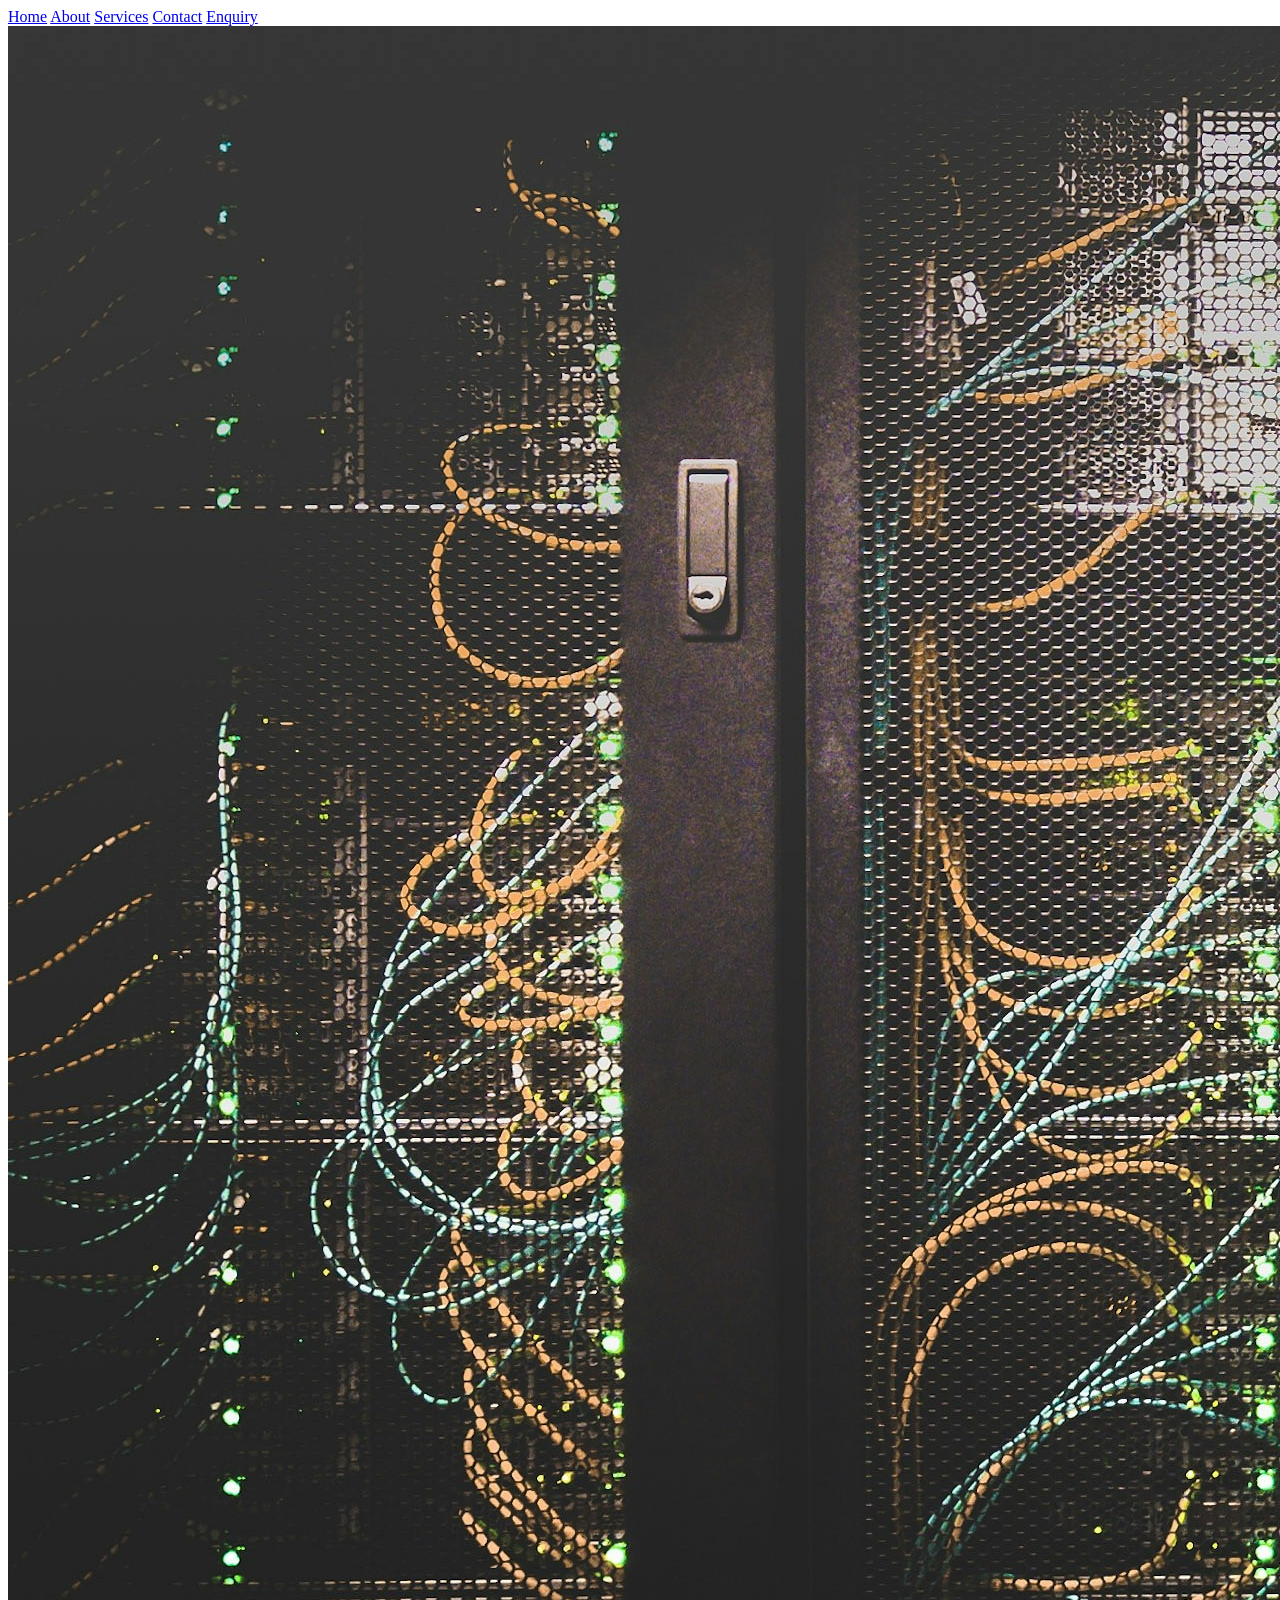
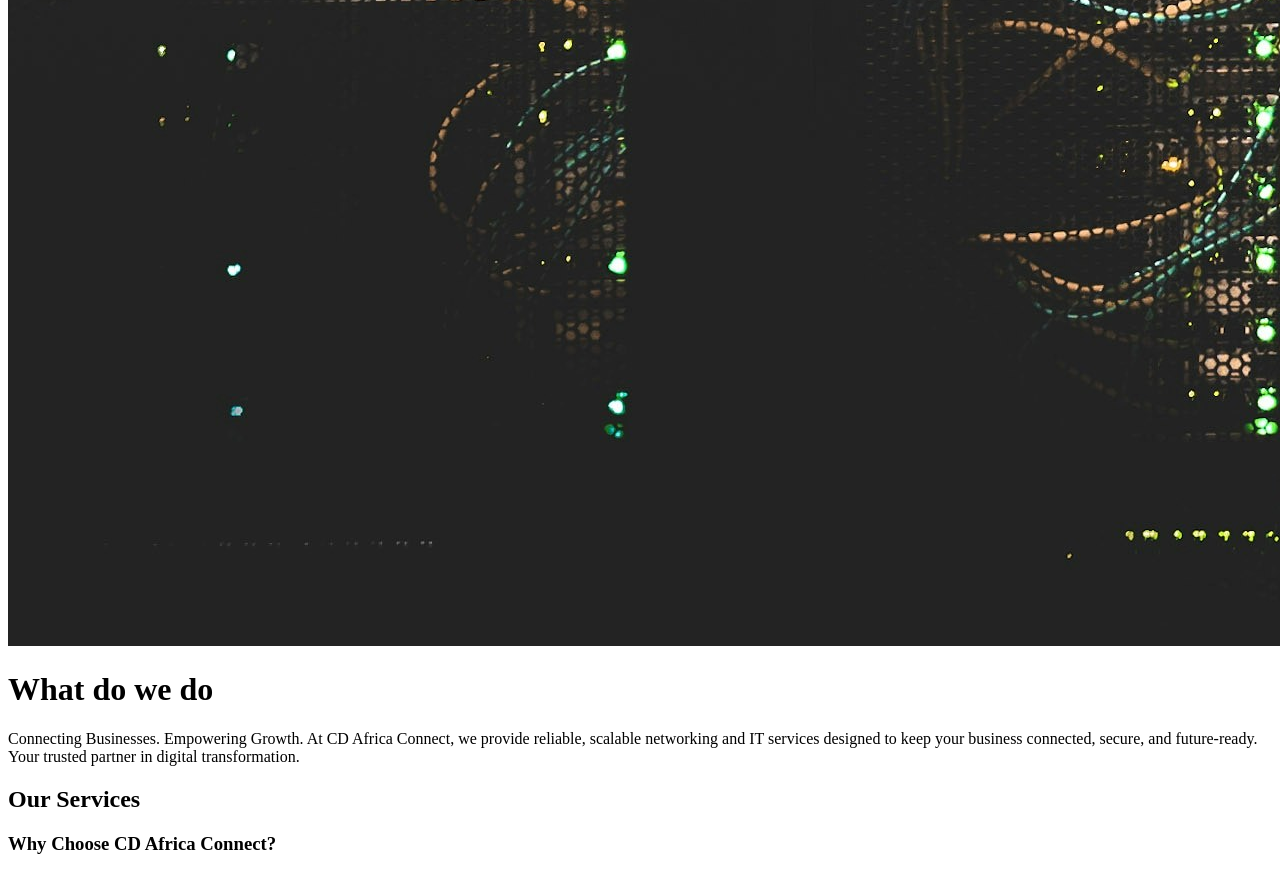
==== index.html @ 7420c032 "Initial commit" ====
<!DOCTYPE html>
<html lang="en">
<head>
    <meta charset="UTF-8">
    <meta name="viewport" content="width=device-width, initial-scale=1.0">
    <title>Home | CD AfricaConnect</title>
</head>
<body>
    <a href="index.html">Home</a>
    <a href="about.html">About</a>
    <a href="services.html">Services</a>
    <a href="contact.html">Contact</a>
    <a href="enquiry.html">Enquiry</a>

    <img src="images/networkcabinet.jpg">



   <h1>What do we do</h1 >
    <p>Connecting Businesses. Empowering Growth.

At CD Africa Connect, we provide reliable, scalable networking and IT services designed to keep your business connected, secure, and future-ready.

Your trusted partner in digital transformation.</p>

    <h2>Our Services</h2>
    <h3>Why Choose CD Africa Connect?</h3>
    <h4></h4>
    <h5></h5>
    <p>
    </p>
    <p></p>
    <p></p>
    <p></p>
</body>
</html>
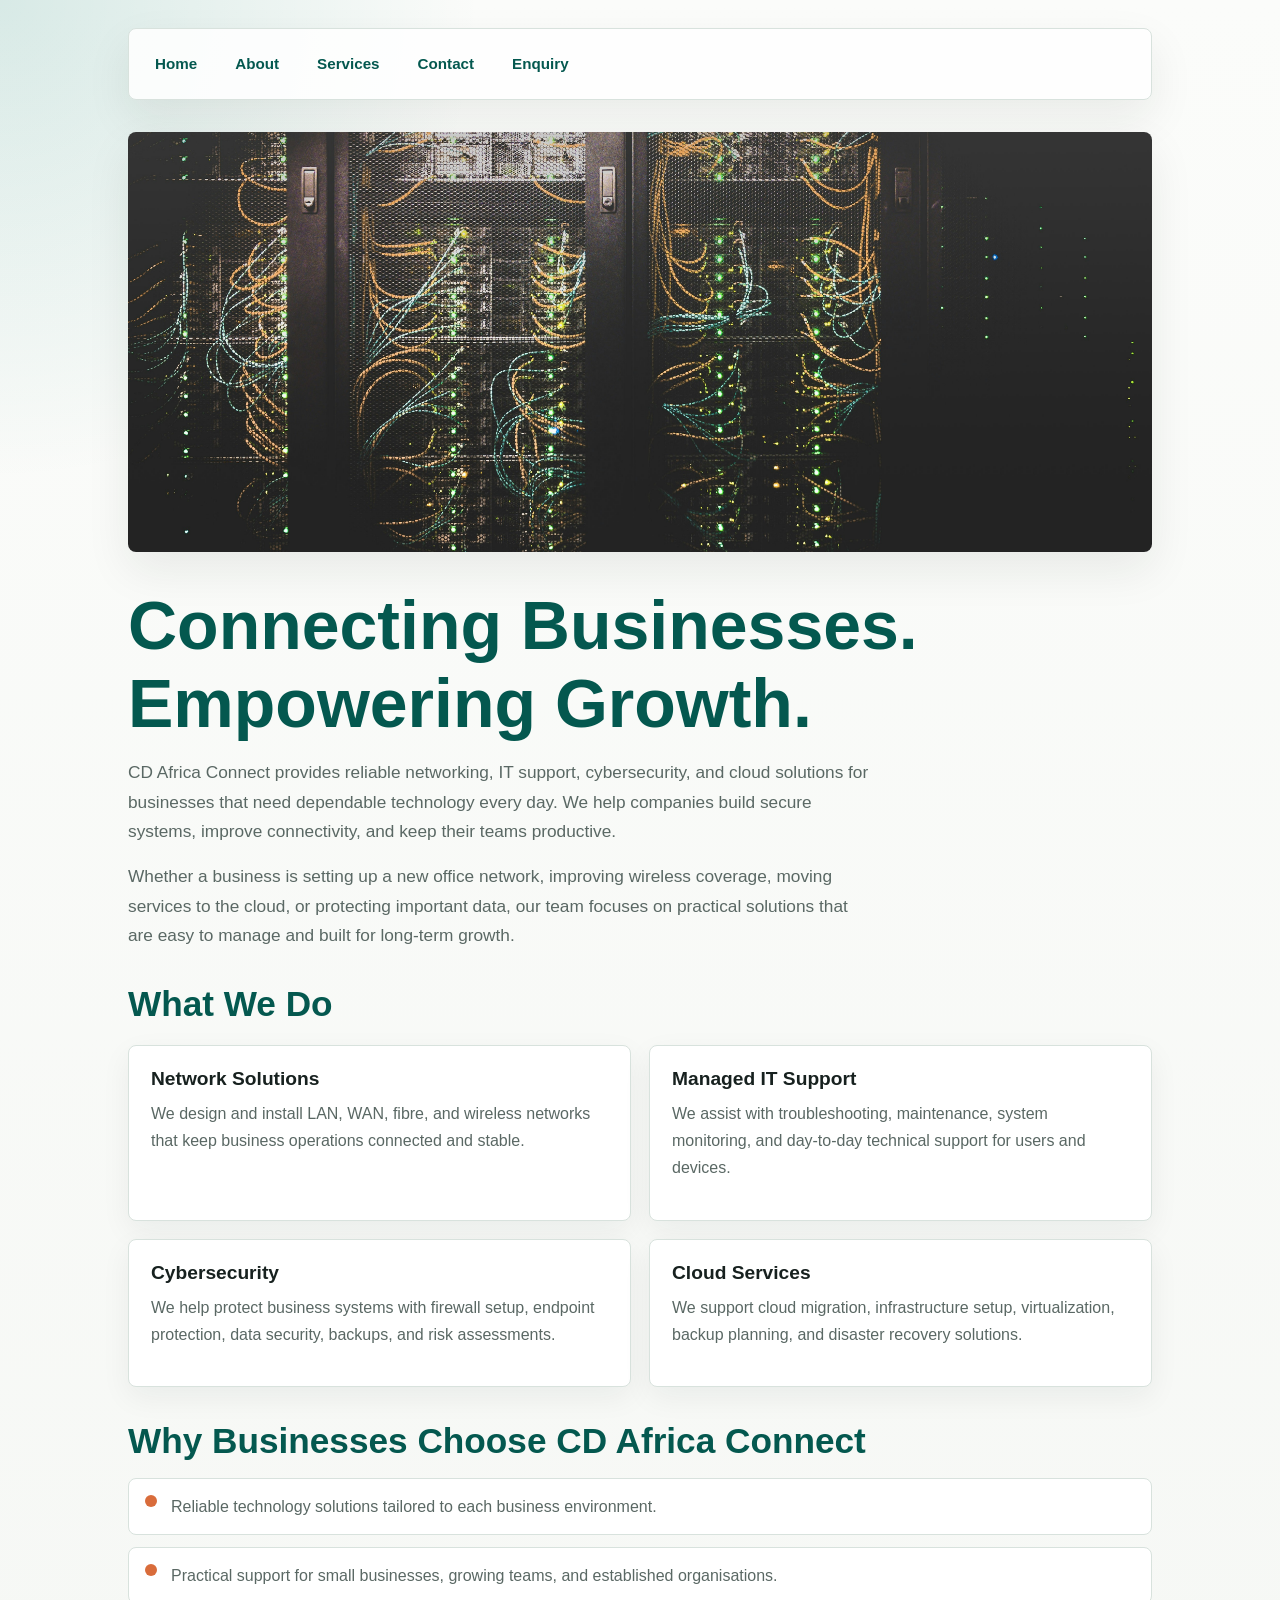
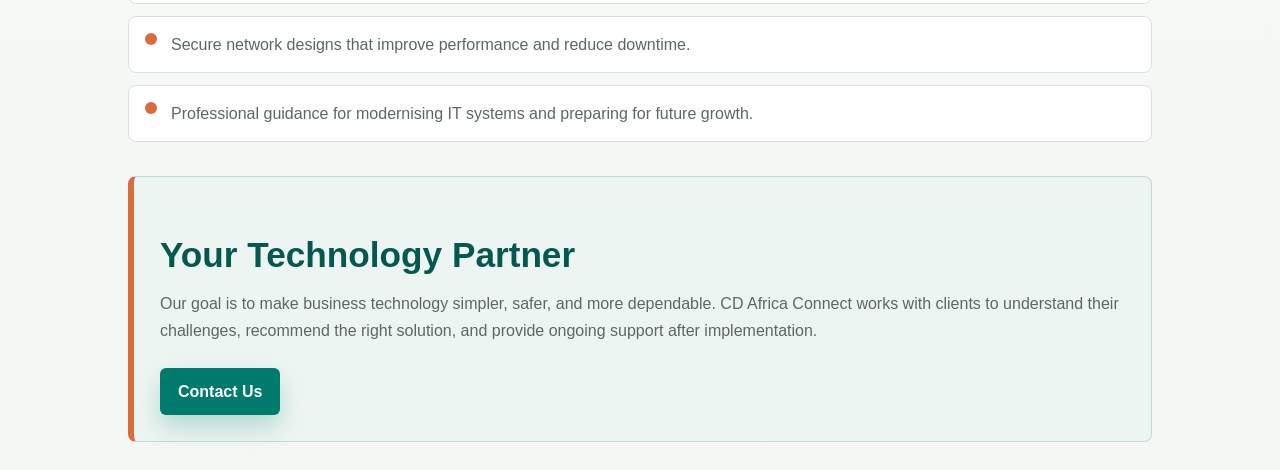
==== commit 7f992c3f: "Refresh site styling" ====
--- a/index.html
+++ b/index.html
@@ -4,33 +4,69 @@
     <meta charset="UTF-8">
     <meta name="viewport" content="width=device-width, initial-scale=1.0">
     <title>Home | CD AfricaConnect</title>
+    <link rel="stylesheet" href="css/styles.css">
 </head>
 <body>
-    <a href="index.html">Home</a>
-    <a href="about.html">About</a>
-    <a href="services.html">Services</a>
-    <a href="contact.html">Contact</a>
-    <a href="enquiry.html">Enquiry</a>
+    <nav>
+        <a href="index.html">Home</a>
+        <a href="about.html">About</a>
+        <a href="services.html">Services</a>
+        <a href="contact.html">Contact</a>
+        <a href="enquiry.html">Enquiry</a>
+    </nav>
 
-    <img src="images/networkcabinet.jpg">
+    <main>
+        <img class="page-image" src="images/networkcabinet.jpg" alt="Network cabinet with connected cables">
 
+        <section class="intro-section">
+            <h1>Connecting Businesses. Empowering Growth.</h1>
+            <p>
+                CD Africa Connect provides reliable networking, IT support, cybersecurity, and cloud solutions for businesses that need dependable technology every day. We help companies build secure systems, improve connectivity, and keep their teams productive.
+            </p>
+            <p>
+                Whether a business is setting up a new office network, improving wireless coverage, moving services to the cloud, or protecting important data, our team focuses on practical solutions that are easy to manage and built for long-term growth.
+            </p>
+        </section>
 
+        <section>
+            <h2>What We Do</h2>
+            <div class="content-grid">
+                <article>
+                    <h3>Network Solutions</h3>
+                    <p>We design and install LAN, WAN, fibre, and wireless networks that keep business operations connected and stable.</p>
+                </article>
+                <article>
+                    <h3>Managed IT Support</h3>
+                    <p>We assist with troubleshooting, maintenance, system monitoring, and day-to-day technical support for users and devices.</p>
+                </article>
+                <article>
+                    <h3>Cybersecurity</h3>
+                    <p>We help protect business systems with firewall setup, endpoint protection, data security, backups, and risk assessments.</p>
+                </article>
+                <article>
+                    <h3>Cloud Services</h3>
+                    <p>We support cloud migration, infrastructure setup, virtualization, backup planning, and disaster recovery solutions.</p>
+                </article>
+            </div>
+        </section>
 
-   <h1>What do we do</h1 >
-    <p>Connecting Businesses. Empowering Growth.
+        <section>
+            <h2>Why Businesses Choose CD Africa Connect</h2>
+            <ul class="feature-list">
+                <li>Reliable technology solutions tailored to each business environment.</li>
+                <li>Practical support for small businesses, growing teams, and established organisations.</li>
+                <li>Secure network designs that improve performance and reduce downtime.</li>
+                <li>Professional guidance for modernising IT systems and preparing for future growth.</li>
+            </ul>
+        </section>
 
-At CD Africa Connect, we provide reliable, scalable networking and IT services designed to keep your business connected, secure, and future-ready.
-
-Your trusted partner in digital transformation.</p>
-
-    <h2>Our Services</h2>
-    <h3>Why Choose CD Africa Connect?</h3>
-    <h4></h4>
-    <h5></h5>
-    <p>
-    </p>
-    <p></p>
-    <p></p>
-    <p></p>
+        <section class="highlight-section">
+            <h2>Your Technology Partner</h2>
+            <p>
+                Our goal is to make business technology simpler, safer, and more dependable. CD Africa Connect works with clients to understand their challenges, recommend the right solution, and provide ongoing support after implementation.
+            </p>
+            <a class="button-link" href="contact.html">Contact Us</a>
+        </section>
+    </main>
 </body>
-</html>+</html>
--- a/css/styles.css
+++ b/css/styles.css
@@ -0,0 +1,341 @@
+* {
+    box-sizing: border-box;
+}
+
+:root {
+    --page-bg: #f5f7f4;
+    --surface: #ffffff;
+    --surface-soft: #edf5f2;
+    --ink: #17211f;
+    --muted: #5a6864;
+    --brand: #007a6c;
+    --brand-dark: #04584f;
+    --accent: #d96c3b;
+    --line: #d8e2dd;
+    --shadow: 0 18px 45px rgba(23, 33, 31, 0.08);
+}
+
+body {
+    max-width: 1080px;
+    margin: 0 auto;
+    padding: 28px;
+    font-family: "Segoe UI", Roboto, "Helvetica Neue", Arial, sans-serif;
+    line-height: 1.7;
+    color: var(--ink);
+    background:
+        radial-gradient(circle at top left, rgba(0, 122, 108, 0.14), transparent 30rem),
+        linear-gradient(180deg, #fbfcfa 0%, var(--page-bg) 100%);
+}
+
+nav {
+    display: flex;
+    flex-wrap: wrap;
+    gap: 10px;
+    align-items: center;
+    margin-bottom: 32px;
+    padding: 12px;
+    border: 1px solid var(--line);
+    border-radius: 8px;
+    background: rgba(255, 255, 255, 0.86);
+    box-shadow: var(--shadow);
+}
+
+nav a {
+    display: inline-flex;
+    align-items: center;
+    min-height: 42px;
+    padding: 10px 14px;
+    color: var(--brand-dark);
+    border-radius: 6px;
+    font-size: 0.95rem;
+    font-weight: 700;
+    text-decoration: none;
+    transition: background 160ms ease, color 160ms ease, transform 160ms ease;
+}
+
+nav a:hover,
+nav a:focus-visible {
+    color: #ffffff;
+    background: var(--brand);
+    transform: translateY(-1px);
+}
+
+h1,
+h2,
+h3 {
+    line-height: 1.15;
+    color: var(--brand-dark);
+}
+
+h1 {
+    margin: 0 0 16px;
+    font-size: clamp(2.1rem, 6vw, 4.25rem);
+    font-weight: 800;
+}
+
+h2 {
+    margin: 32px 0 14px;
+    font-size: clamp(1.45rem, 3vw, 2.2rem);
+}
+
+h3 {
+    margin: 0 0 10px;
+    font-size: 1.2rem;
+}
+
+p {
+    margin: 0 0 16px;
+    color: var(--muted);
+}
+
+a {
+    color: var(--brand);
+}
+
+main,
+section {
+    min-width: 0;
+}
+
+.page-image {
+    display: block;
+    width: 100%;
+    max-width: 100%;
+    height: clamp(220px, 45vw, 430px);
+    margin: 26px 0 34px;
+    border-radius: 8px;
+    object-fit: cover;
+    box-shadow: var(--shadow);
+}
+
+.contact-image {
+    max-width: 760px;
+    height: clamp(220px, 48vw, 360px);
+}
+
+.intro-section {
+    margin-bottom: 34px;
+}
+
+.intro-section p {
+    max-width: 78ch;
+    font-size: 1.08rem;
+}
+
+.content-grid {
+    display: grid;
+    grid-template-columns: repeat(2, minmax(0, 1fr));
+    gap: 18px;
+    margin: 20px 0 34px;
+}
+
+.content-grid article {
+    padding: 22px;
+    border: 1px solid var(--line);
+    border-radius: 8px;
+    background: var(--surface);
+    box-shadow: 0 10px 30px rgba(23, 33, 31, 0.06);
+}
+
+.content-grid article:hover {
+    border-color: rgba(0, 122, 108, 0.38);
+}
+
+.content-grid h3 {
+    color: var(--ink);
+}
+
+.feature-list {
+    display: grid;
+    gap: 12px;
+    padding-left: 0;
+    list-style: none;
+}
+
+.feature-list li {
+    position: relative;
+    padding: 14px 16px 14px 42px;
+    border: 1px solid var(--line);
+    border-radius: 8px;
+    color: var(--muted);
+    background: var(--surface);
+}
+
+.feature-list li::before {
+    position: absolute;
+    top: 16px;
+    left: 16px;
+    width: 12px;
+    height: 12px;
+    border-radius: 50%;
+    background: var(--accent);
+    content: "";
+}
+
+.highlight-section {
+    margin-top: 34px;
+    padding: 26px;
+    border: 1px solid rgba(0, 122, 108, 0.2);
+    border-left: 6px solid var(--accent);
+    border-radius: 8px;
+    background: var(--surface-soft);
+}
+
+.button-link {
+    display: inline-flex;
+    align-items: center;
+    min-height: 44px;
+    margin-top: 8px;
+    padding: 10px 18px;
+    color: #ffffff;
+    background: var(--brand);
+    border-radius: 6px;
+    font-weight: 800;
+    text-decoration: none;
+    box-shadow: 0 12px 24px rgba(0, 122, 108, 0.24);
+}
+
+.button-link:hover,
+.button-link:focus-visible {
+    background: var(--brand-dark);
+}
+
+.quote-form {
+    max-width: 780px;
+    padding: 24px;
+    border: 1px solid var(--line);
+    border-radius: 8px;
+    background: var(--surface);
+    box-shadow: var(--shadow);
+}
+
+.quote-form h2 {
+    margin-top: 0;
+    padding-top: 8px;
+}
+
+.quote-form label {
+    display: block;
+    margin: 16px 0 7px;
+    color: var(--ink);
+    font-weight: 800;
+}
+
+.quote-form input,
+.quote-form textarea {
+    width: 100%;
+    padding: 12px 14px;
+    border: 1px solid #bfd0ca;
+    border-radius: 6px;
+    color: var(--ink);
+    font: inherit;
+    background: #fbfdfa;
+}
+
+.quote-form input:focus,
+.quote-form textarea:focus {
+    border-color: var(--brand);
+    outline: 3px solid rgba(0, 122, 108, 0.16);
+}
+
+.quote-form textarea {
+    resize: vertical;
+}
+
+/* Desktop: 1024px and wider */
+@media (min-width: 1024px) {
+    body {
+        max-width: 1080px;
+        padding: 28px;
+    }
+
+    .page-image {
+        max-width: 100%;
+        height: 420px;
+    }
+
+    .quote-form {
+        max-width: 780px;
+    }
+}
+
+/* Tablet: 601px to 1023px */
+@media (max-width: 1023px) {
+    body {
+        max-width: 760px;
+        padding: 18px;
+    }
+
+    nav {
+        gap: 10px 16px;
+    }
+
+    nav a {
+        margin-right: 0;
+    }
+
+    .page-image {
+        height: clamp(220px, 42vw, 340px);
+    }
+
+    .content-grid {
+        gap: 14px;
+    }
+}
+
+/* Mobile: 421px to 600px */
+@media (max-width: 600px) {
+    body {
+        padding: 14px;
+    }
+
+    h1 {
+        font-size: 2.2rem;
+    }
+
+    h2 {
+        font-size: 1.45rem;
+    }
+
+    nav a {
+        margin-bottom: 8px;
+    }
+
+    .page-image {
+        height: 220px;
+        margin: 18px 0;
+    }
+
+    .content-grid {
+        grid-template-columns: 1fr;
+    }
+
+    .content-grid article,
+    .highlight-section,
+    .quote-form {
+        padding: 18px;
+    }
+}
+
+/* Small mobile: 420px and narrower */
+@media (max-width: 420px) {
+    body {
+        padding: 12px;
+    }
+
+    nav {
+        gap: 6px;
+    }
+
+    nav a {
+        width: 100%;
+    }
+
+    .page-image {
+        height: 190px;
+    }
+
+    .intro-section p {
+        font-size: 1rem;
+    }
+}
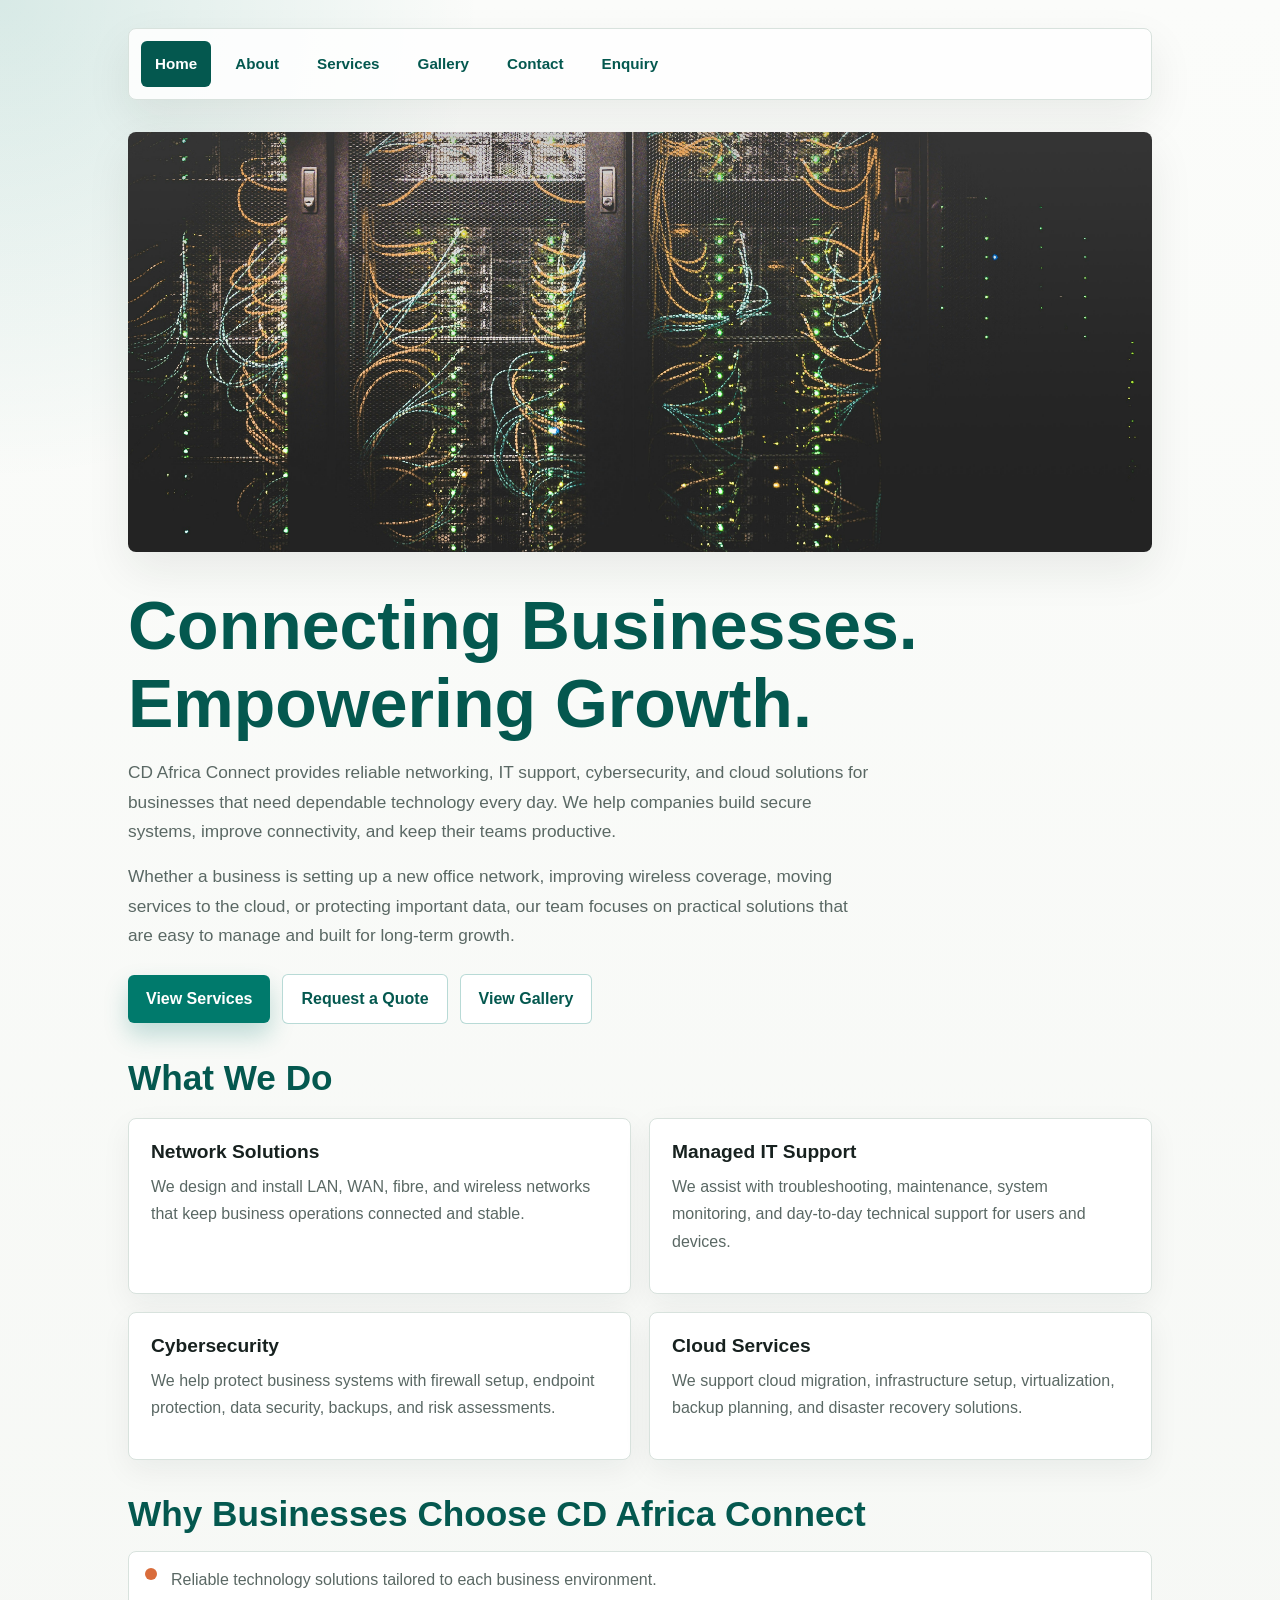
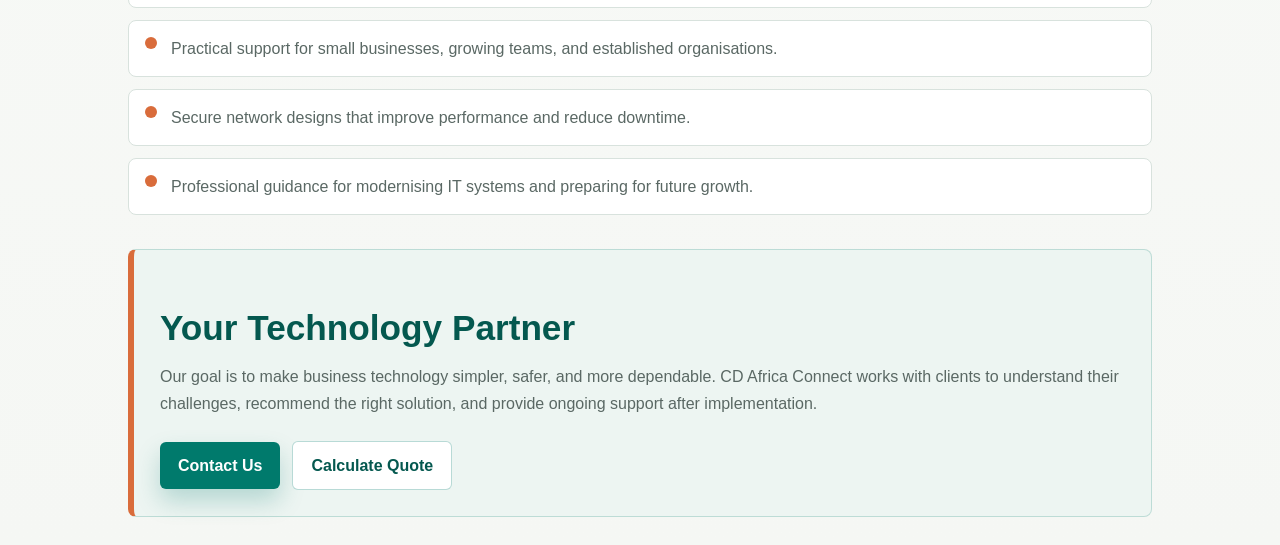
==== commit 04b5c95f: "Enhance CD Africa Connect website Add SEO metadata, robots.txt, sitemap.xml, and structured business" ====
--- a/index.html
+++ b/index.html
@@ -3,14 +3,59 @@
 <head>
     <meta charset="UTF-8">
     <meta name="viewport" content="width=device-width, initial-scale=1.0">
-    <title>Home | CD AfricaConnect</title>
+    <title>CD Africa Connect | IT Networking, Cybersecurity &amp; Cloud Solutions</title>
+    <meta name="description" content="CD Africa Connect provides reliable business networking, managed IT support, cybersecurity, and cloud infrastructure services for growing organisations.">
+    <meta name="author" content="CD Africa Connect">
+    <meta name="robots" content="index, follow">
+    <link rel="canonical" href="https://www.cdafrica.tech/">
+    <meta property="og:site_name" content="CD Africa Connect">
+    <meta property="og:type" content="website">
+    <meta property="og:title" content="CD Africa Connect | IT Networking, Cybersecurity &amp; Cloud Solutions">
+    <meta property="og:description" content="Reliable networking, managed IT support, cybersecurity, and cloud infrastructure services for businesses.">
+    <meta property="og:url" content="https://www.cdafrica.tech/">
+    <meta property="og:image" content="https://www.cdafrica.tech/images/networkcabinet.jpg">
+    <meta name="twitter:card" content="summary_large_image">
+    <meta name="twitter:title" content="CD Africa Connect | IT Networking, Cybersecurity &amp; Cloud Solutions">
+    <meta name="twitter:description" content="Reliable networking, managed IT support, cybersecurity, and cloud infrastructure services for businesses.">
+    <meta name="twitter:image" content="https://www.cdafrica.tech/images/networkcabinet.jpg">
+    <meta name="theme-color" content="#007a6c">
     <link rel="stylesheet" href="css/styles.css">
+    <script type="application/ld+json">
+        {
+            "@context": "https://schema.org",
+            "@type": "ProfessionalService",
+            "name": "CD Africa Connect",
+            "url": "https://www.cdafrica.tech/",
+            "description": "CD Africa Connect provides reliable business networking, managed IT support, cybersecurity, and cloud infrastructure services.",
+            "telephone": "+27 11 955 3570",
+            "email": "Info@CDAfrica.tech",
+            "image": "https://www.cdafrica.tech/images/networkcabinet.jpg",
+            "address": {
+                "@type": "PostalAddress",
+                "streetAddress": "5 Wright Street",
+                "addressLocality": "Randburg",
+                "postalCode": "1344",
+                "addressCountry": "ZA"
+            },
+            "areaServed": [
+                "South Africa",
+                "Africa"
+            ],
+            "serviceType": [
+                "Network solutions",
+                "Managed IT support",
+                "Cybersecurity",
+                "Cloud services"
+            ]
+        }
+    </script>
 </head>
 <body>
-    <nav>
-        <a href="index.html">Home</a>
+    <nav aria-label="Primary navigation">
+        <a href="index.html" aria-current="page">Home</a>
         <a href="about.html">About</a>
         <a href="services.html">Services</a>
+        <a href="gallery.html">Gallery</a>
         <a href="contact.html">Contact</a>
         <a href="enquiry.html">Enquiry</a>
     </nav>
@@ -26,6 +71,11 @@
             <p>
                 Whether a business is setting up a new office network, improving wireless coverage, moving services to the cloud, or protecting important data, our team focuses on practical solutions that are easy to manage and built for long-term growth.
             </p>
+            <div class="button-row" aria-label="Home page actions">
+                <a class="button-link" href="services.html">View Services</a>
+                <a class="button-link secondary" href="enquiry.html">Request a Quote</a>
+                <a class="button-link secondary" href="gallery.html">View Gallery</a>
+            </div>
         </section>
 
         <section>
@@ -65,7 +115,10 @@
             <p>
                 Our goal is to make business technology simpler, safer, and more dependable. CD Africa Connect works with clients to understand their challenges, recommend the right solution, and provide ongoing support after implementation.
             </p>
-            <a class="button-link" href="contact.html">Contact Us</a>
+            <div class="button-row" aria-label="Technology partner actions">
+                <a class="button-link" href="contact.html">Contact Us</a>
+                <a class="button-link secondary" href="enquiry.html">Calculate Quote</a>
+            </div>
         </section>
     </main>
 </body>
--- a/css/styles.css
+++ b/css/styles.css
@@ -2,6 +2,7 @@
     box-sizing: border-box;
 }
 
+/* Modern color palette used across every page. */
 :root {
     --page-bg: #f5f7f4;
     --surface: #ffffff;
@@ -13,8 +14,10 @@
     --accent: #d96c3b;
     --line: #d8e2dd;
     --shadow: 0 18px 45px rgba(23, 33, 31, 0.08);
-}
-
+    --overlay: rgba(8, 18, 16, 0.86);
+}
+
+/* Site-wide font, spacing, text color, and soft page background. */
 body {
     max-width: 1080px;
     margin: 0 auto;
@@ -27,6 +30,7 @@
         linear-gradient(180deg, #fbfcfa 0%, var(--page-bg) 100%);
 }
 
+/* Updated navigation bar with modern spacing, colors, and hover states. */
 nav {
     display: flex;
     flex-wrap: wrap;
@@ -60,6 +64,12 @@
     transform: translateY(-1px);
 }
 
+nav a[aria-current="page"] {
+    color: #ffffff;
+    background: var(--brand-dark);
+}
+
+/* Stronger heading style for a more modern web page appearance. */
 h1,
 h2,
 h3 {
@@ -92,11 +102,13 @@
     color: var(--brand);
 }
 
+/* Prevents narrow layouts from overflowing on smaller screens. */
 main,
 section {
     min-width: 0;
 }
 
+/* Shared image style for rounded, full-width page visuals. */
 .page-image {
     display: block;
     width: 100%;
@@ -113,6 +125,7 @@
     height: clamp(220px, 48vw, 360px);
 }
 
+/* Homepage introduction spacing and readable paragraph width. */
 .intro-section {
     margin-bottom: 34px;
 }
@@ -122,6 +135,7 @@
     font-size: 1.08rem;
 }
 
+/* Modern card grid for service and content blocks. */
 .content-grid {
     display: grid;
     grid-template-columns: repeat(2, minmax(0, 1fr));
@@ -145,6 +159,13 @@
     color: var(--ink);
 }
 
+.content-grid h2 {
+    margin: 0 0 10px;
+    color: var(--ink);
+    font-size: 1.2rem;
+}
+
+/* Styled feature list with custom accent markers. */
 .feature-list {
     display: grid;
     gap: 12px;
@@ -172,6 +193,7 @@
     content: "";
 }
 
+/* Highlight area and button styling for the main call to action. */
 .highlight-section {
     margin-top: 34px;
     padding: 26px;
@@ -184,12 +206,16 @@
 .button-link {
     display: inline-flex;
     align-items: center;
+    justify-content: center;
     min-height: 44px;
     margin-top: 8px;
     padding: 10px 18px;
+    border: 0;
     color: #ffffff;
     background: var(--brand);
     border-radius: 6px;
+    cursor: pointer;
+    font: inherit;
     font-weight: 800;
     text-decoration: none;
     box-shadow: 0 12px 24px rgba(0, 122, 108, 0.24);
@@ -200,7 +226,31 @@
     background: var(--brand-dark);
 }
 
-.quote-form {
+.button-link.secondary {
+    color: var(--brand-dark);
+    background: #ffffff;
+    border: 1px solid rgba(0, 122, 108, 0.28);
+    box-shadow: none;
+}
+
+.button-link.secondary:hover,
+.button-link.secondary:focus-visible {
+    color: #ffffff;
+    background: var(--brand-dark);
+}
+
+.button-row,
+.form-actions {
+    display: flex;
+    flex-wrap: wrap;
+    gap: 12px;
+    align-items: center;
+    margin-top: 12px;
+}
+
+/* Enquiry form refresh with cleaner fields and focus styling. */
+.quote-form,
+.quote-calculator {
     max-width: 780px;
     padding: 24px;
     border: 1px solid var(--line);
@@ -209,12 +259,56 @@
     box-shadow: var(--shadow);
 }
 
-.quote-form h2 {
+.quote-calculator {
+    margin-bottom: 26px;
+}
+
+.quote-form h2,
+.quote-calculator h2 {
     margin-top: 0;
     padding-top: 8px;
 }
 
-.quote-form label {
+.calculator-heading {
+    display: grid;
+    grid-template-columns: minmax(0, 1fr) auto;
+    gap: 18px;
+    align-items: start;
+}
+
+.quote-total {
+    min-width: 180px;
+    padding: 16px;
+    border-radius: 8px;
+    color: var(--brand-dark);
+    background: var(--surface-soft);
+    text-align: right;
+}
+
+.quote-total span {
+    display: block;
+    color: var(--muted);
+    font-size: 0.86rem;
+    font-weight: 800;
+    text-transform: uppercase;
+}
+
+.quote-total strong {
+    display: block;
+    margin-top: 4px;
+    font-size: 1.7rem;
+    line-height: 1.1;
+}
+
+.calculator-grid {
+    display: grid;
+    grid-template-columns: repeat(2, minmax(0, 1fr));
+    gap: 16px;
+    margin: 18px 0 12px;
+}
+
+.quote-form label,
+.quote-calculator label {
     display: block;
     margin: 16px 0 7px;
     color: var(--ink);
@@ -222,7 +316,9 @@
 }
 
 .quote-form input,
-.quote-form textarea {
+.quote-form textarea,
+.quote-calculator input,
+.quote-calculator select {
     width: 100%;
     padding: 12px 14px;
     border: 1px solid #bfd0ca;
@@ -233,13 +329,212 @@
 }
 
 .quote-form input:focus,
-.quote-form textarea:focus {
+.quote-form textarea:focus,
+.quote-calculator input:focus,
+.quote-calculator select:focus {
     border-color: var(--brand);
     outline: 3px solid rgba(0, 122, 108, 0.16);
 }
 
 .quote-form textarea {
     resize: vertical;
+}
+
+.calculator-button {
+    margin-top: 14px;
+}
+
+.quote-breakdown {
+    margin: 16px 0 8px;
+    color: var(--ink);
+    font-weight: 700;
+}
+
+.quote-note {
+    margin-bottom: 0;
+    font-size: 0.95rem;
+}
+
+/* Contact map and gallery lightbox features. */
+.map-section {
+    display: grid;
+    grid-template-columns: minmax(0, 0.82fr) minmax(0, 1.18fr);
+    gap: 22px;
+    align-items: stretch;
+    margin: 34px 0;
+    padding: 24px;
+    border: 1px solid var(--line);
+    border-radius: 8px;
+    background: var(--surface);
+    box-shadow: var(--shadow);
+}
+
+.map-copy h2 {
+    margin-top: 0;
+}
+
+.map-frame {
+    min-height: 340px;
+    overflow: hidden;
+    border: 1px solid var(--line);
+    border-radius: 8px;
+    background: var(--surface-soft);
+}
+
+.map-frame iframe {
+    display: block;
+    width: 100%;
+    height: 100%;
+    min-height: 340px;
+    border: 0;
+}
+
+.gallery-grid {
+    display: grid;
+    grid-template-columns: repeat(3, minmax(0, 1fr));
+    gap: 18px;
+    margin: 22px 0 34px;
+}
+
+.gallery-item {
+    margin: 0;
+    overflow: hidden;
+    border: 1px solid var(--line);
+    border-radius: 8px;
+    background: var(--surface);
+    box-shadow: 0 10px 30px rgba(23, 33, 31, 0.06);
+}
+
+.gallery-item button {
+    display: block;
+    width: 100%;
+    padding: 0;
+    border: 0;
+    cursor: pointer;
+    background: transparent;
+}
+
+.gallery-item button:focus-visible {
+    outline: 3px solid rgba(0, 122, 108, 0.3);
+    outline-offset: -3px;
+}
+
+.gallery-item img {
+    display: block;
+    width: 100%;
+    aspect-ratio: 4 / 3;
+    object-fit: cover;
+    transition: transform 180ms ease;
+}
+
+.gallery-item button:hover img,
+.gallery-item button:focus-visible img {
+    transform: scale(1.035);
+}
+
+.gallery-item figcaption {
+    padding: 12px 14px 14px;
+    color: var(--ink);
+    font-weight: 800;
+}
+
+.lightbox-open {
+    overflow: hidden;
+}
+
+.lightbox {
+    position: fixed;
+    inset: 0;
+    z-index: 50;
+    display: grid;
+    place-items: center;
+    padding: 24px;
+    background: var(--overlay);
+}
+
+.lightbox[hidden] {
+    display: none;
+}
+
+.lightbox-panel {
+    position: relative;
+    width: min(960px, 100%);
+    max-height: 92vh;
+    padding: 18px;
+    border-radius: 8px;
+    background: var(--surface);
+    box-shadow: 0 24px 80px rgba(0, 0, 0, 0.32);
+}
+
+.lightbox-panel img {
+    display: block;
+    width: 100%;
+    max-height: 68vh;
+    border-radius: 8px;
+    object-fit: contain;
+    background: #0d1513;
+}
+
+.lightbox-caption {
+    padding: 16px 6px 0;
+}
+
+.lightbox-caption h2 {
+    margin: 0 0 8px;
+    font-size: 1.45rem;
+}
+
+.lightbox-caption p {
+    margin-bottom: 0;
+}
+
+.lightbox-close,
+.lightbox-nav {
+    position: absolute;
+    display: inline-flex;
+    align-items: center;
+    justify-content: center;
+    border: 0;
+    color: #ffffff;
+    background: var(--brand-dark);
+    cursor: pointer;
+    font: inherit;
+    font-weight: 900;
+}
+
+.lightbox-close {
+    top: 10px;
+    right: 10px;
+    width: 44px;
+    height: 44px;
+    border-radius: 50%;
+    font-size: 1.6rem;
+    line-height: 1;
+}
+
+.lightbox-nav {
+    top: 42%;
+    width: 46px;
+    height: 58px;
+    border-radius: 6px;
+    font-size: 2.4rem;
+    transform: translateY(-50%);
+}
+
+.lightbox-prev {
+    left: 10px;
+}
+
+.lightbox-next {
+    right: 10px;
+}
+
+.lightbox-close:hover,
+.lightbox-close:focus-visible,
+.lightbox-nav:hover,
+.lightbox-nav:focus-visible {
+    background: var(--brand);
+    outline: 3px solid rgba(255, 255, 255, 0.38);
 }
 
 /* Desktop: 1024px and wider */
@@ -254,7 +549,8 @@
         height: 420px;
     }
 
-    .quote-form {
+    .quote-form,
+    .quote-calculator {
         max-width: 780px;
     }
 }
@@ -281,6 +577,22 @@
     .content-grid {
         gap: 14px;
     }
+
+    .calculator-heading {
+        grid-template-columns: 1fr;
+    }
+
+    .quote-total {
+        text-align: left;
+    }
+
+    .map-section {
+        grid-template-columns: 1fr;
+    }
+
+    .gallery-grid {
+        grid-template-columns: repeat(2, minmax(0, 1fr));
+    }
 }
 
 /* Mobile: 421px to 600px */
@@ -312,8 +624,44 @@
 
     .content-grid article,
     .highlight-section,
-    .quote-form {
+    .quote-form,
+    .quote-calculator {
         padding: 18px;
+    }
+
+    .calculator-grid {
+        grid-template-columns: 1fr;
+    }
+
+    .button-link {
+        width: 100%;
+    }
+
+    .map-section {
+        padding: 18px;
+    }
+
+    .gallery-grid {
+        grid-template-columns: 1fr;
+    }
+
+    .lightbox {
+        padding: 12px;
+    }
+
+    .lightbox-panel {
+        padding: 12px;
+    }
+
+    .lightbox-panel img {
+        max-height: 58vh;
+    }
+
+    .lightbox-nav {
+        top: 38%;
+        width: 40px;
+        height: 48px;
+        font-size: 2rem;
     }
 }
 
